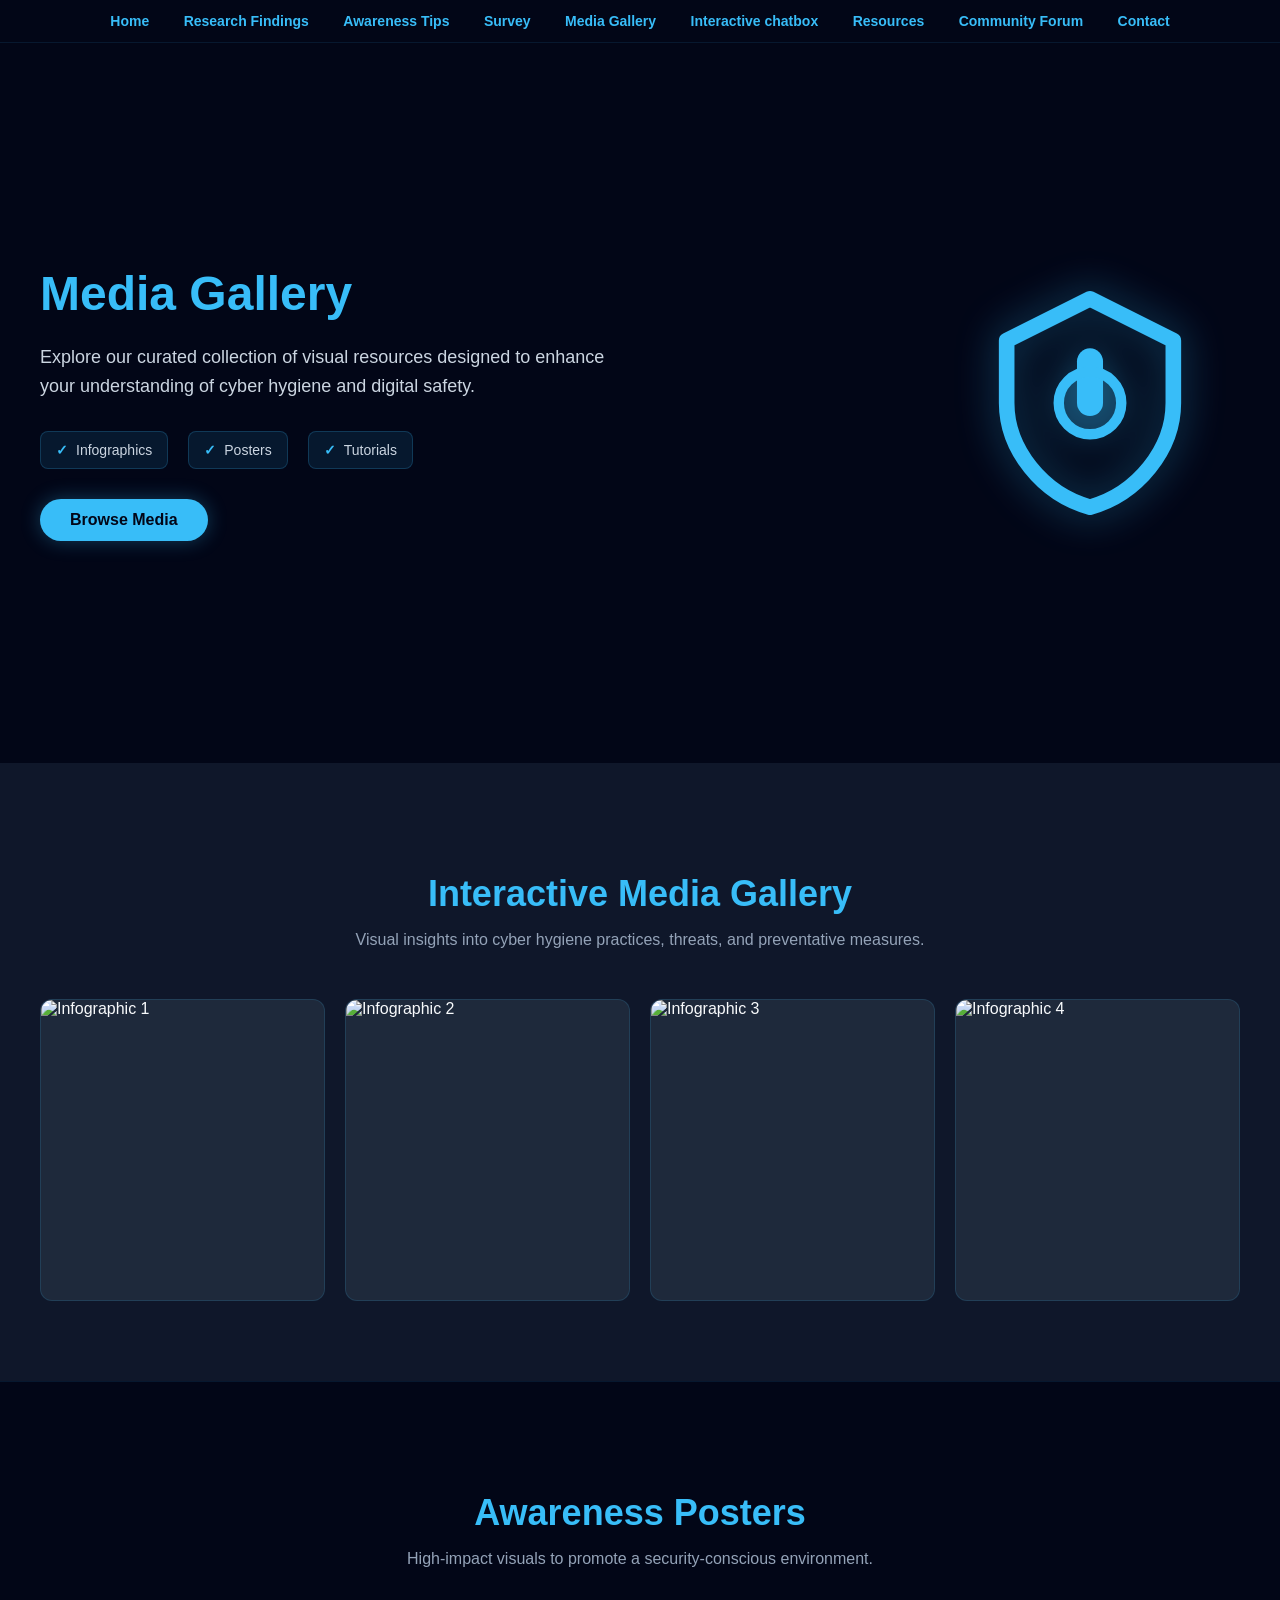
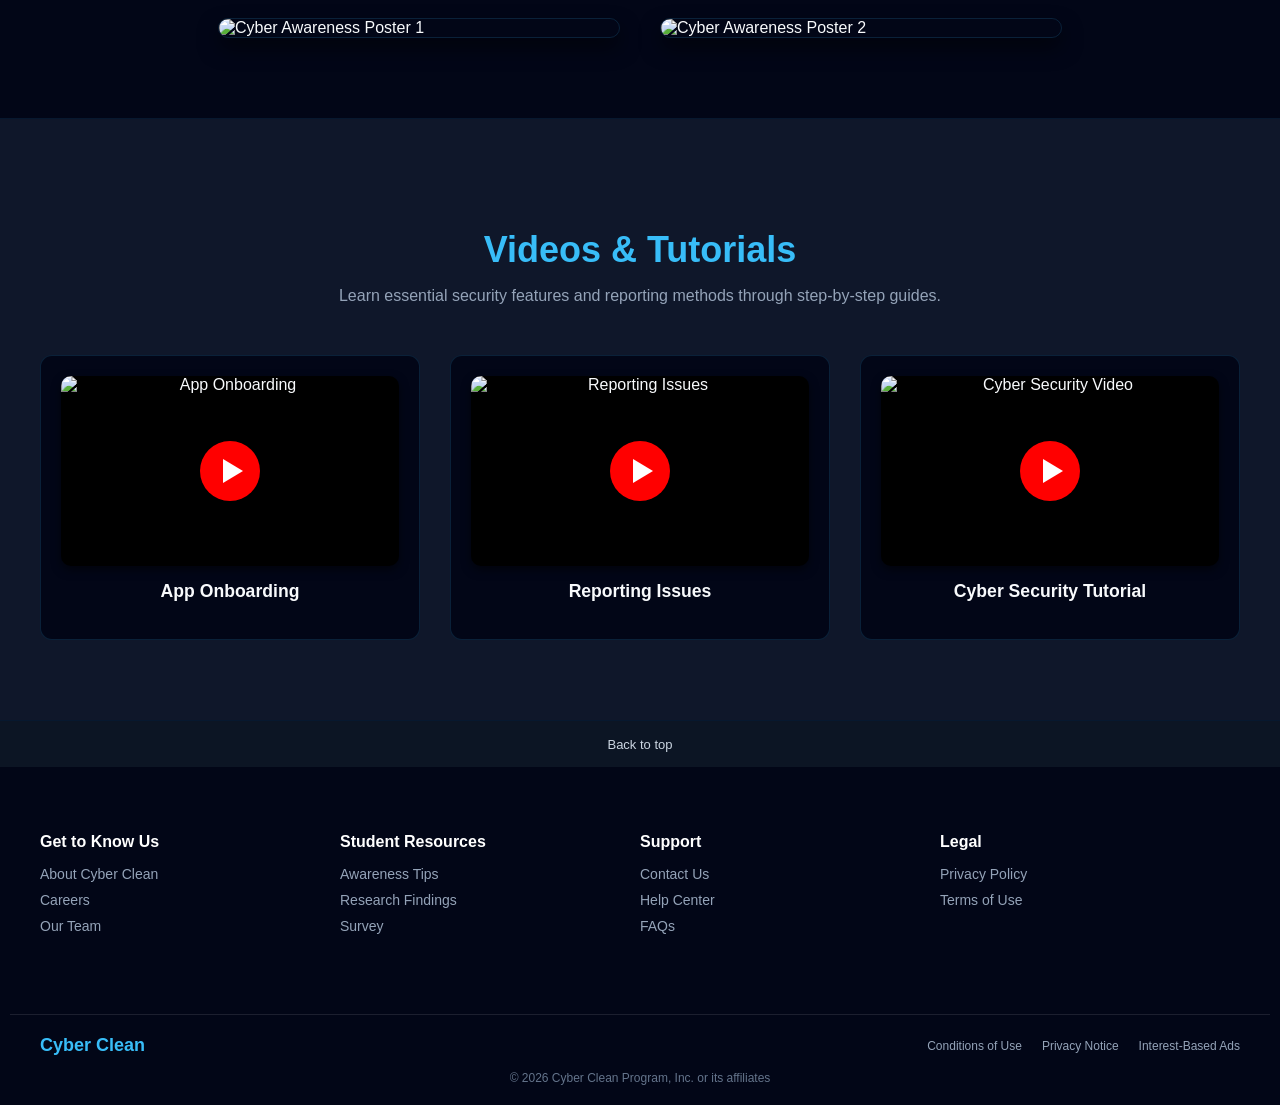
==== MediaGallery.html @ 446ae320 "Add files via upload" ====
<!DOCTYPE html>
<html lang="en">
<head>
    <title>Media Gallery | Cyber Clean</title>
    
    <style>
        /* ================= BODY & DEFAULTS ================= */
        body {
            margin: 0;
            font-family: Arial, Helvetica, sans-serif;
            background-color: #0f172a;
            color: #f8fafc;
        }

        /* ================= MAIN NAVBAR ================= */
        nav {
            background-color: #020617;
            padding: 12px 20px;
            text-align: center;
            position: sticky;
            top: 0;
            z-index: 100;
            border-bottom: 1px solid rgba(56, 189, 248, 0.1);
        }

        nav a {
            color: #38bdf8;
            margin: 15px;
            text-decoration: none;
            font-weight: bold;
            transition: 0.3s;
            font-size: 14px;
        }

        nav a:hover { color: #22d3ee; }

        /* ================= HERO SECTION ================= */
        .hero {
            min-height: 80vh;
            background-color: #020617;
            background-image: url('https://images.unsplash.com/photo-1550751827-4bd374c3f58b');
            background-size: cover;
            background-position: center;
            position: relative;
            display: flex;
            align-items: center;
            padding: 0;
            overflow: hidden;
        }

        .hero .overlay {
            position: absolute;
            top: 0; left: 0;
            width: 100%;
            height: 100%;
            background: linear-gradient(90deg, rgba(2,6,23,0.95) 0%, rgba(2,6,23,0.7) 50%, rgba(2,6,23,0.4) 100%);
            z-index: 1;
        }

        .hero-container {
            position: relative;
            z-index: 2;
            width: 100%;
            max-width: 1200px;
            margin: 0 auto;
            padding: 60px 40px;
            display: flex;
            align-items: center;
            justify-content: space-between;
            gap: 60px;
        }

        .hero-text { flex: 1; max-width: 600px; }
        .hero-text h1 { color: #38bdf8; font-size: 48px; font-weight: bold; margin: 0 0 20px 0; line-height: 1.2; }
        .hero-text p { color: #cbd5e1; font-size: 18px; line-height: 1.6; margin-bottom: 30px; }

        .hero-highlights { display: flex; gap: 20px; margin-bottom: 30px; flex-wrap: wrap; }
        .highlight-item {
            background: rgba(56, 189, 248, 0.1); border: 1px solid rgba(56, 189, 248, 0.2);
            padding: 10px 15px; border-radius: 8px; font-size: 14px; color: #cbd5e1;
            display: flex; align-items: center; gap: 8px;
        }
        .highlight-item span { color: #38bdf8; font-weight: bold; }

        .hero-btn {
            display: inline-block; background-color: #38bdf8; color: #020617;
            padding: 12px 30px; border-radius: 30px; text-decoration: none;
            font-weight: bold; transition: 0.3s; box-shadow: 0 0 20px rgba(56, 189, 248, 0.3);
        }
        .hero-btn:hover { background-color: #22d3ee; transform: translateY(-2px); }

        .hero-graphic { flex: 0 0 300px; display: flex; justify-content: center; align-items: center; position: relative; }
        .shield-logo { width: 250px; height: 280px; filter: drop-shadow(0 0 20px rgba(56, 189, 248, 0.4)); animation: float 3s ease-in-out infinite; }

        @keyframes float { 0% { transform: translateY(0px); } 50% { transform: translateY(-15px); } 100% { transform: translateY(0px); } }

        /* ================= HEADINGS ================= */
        h1, h2, h3 { color: #38bdf8; }

        /* ================= GALLERY SECTIONS ================= */
        
        .gallery-section-dark {
            padding: 80px 40px;
            background-color: #020617;
            border-top: 1px solid rgba(56, 189, 248, 0.1);
            border-bottom: 1px solid rgba(56, 189, 248, 0.1);
        }

        .gallery-section-light {
            padding: 80px 40px;
            background-color: #0f172a;
        }

        .section-container {
            max-width: 1200px;
            margin: 0 auto;
        }

        .section-title {
            text-align: center;
            margin-bottom: 15px;
            font-size: 36px;
        }

        .section-subtitle {
            text-align: center;
            color: #94a3b8;
            font-size: 16px;
            margin-bottom: 50px;
            max-width: 700px;
            margin-left: auto;
            margin-right: auto;
        }

        /* --- Infographic Layout --- */
        .infographic-row {
            display: flex;
            justify-content: space-between;
            gap: 20px;
            flex-wrap: nowrap; 
        }

        .infographic-item {
            flex: 1;
            height: 300px; 
            border-radius: 12px;
            overflow: hidden;
            background-color: #1e293b;
            border: 1px solid rgba(56, 189, 248, 0.15);
            transition: transform 0.3s ease;
        }

        .infographic-item:hover {
            transform: translateY(-5px);
            box-shadow: 0 10px 20px rgba(0,0,0,0.3);
        }

        .infographic-item img {
            width: 100%;
            height: 100%;
            object-fit: cover; 
            display: block;
            cursor: zoom-in; 
        }

        /* --- Awareness Posters Layout --- */
        .poster-container {
            display: flex;
            justify-content: center;
            gap: 40px;
            flex-wrap: wrap;
            align-items: center;
        }

        .poster-container img {
            max-width: 100%;
            width: 400px;
            height: auto;
            border-radius: 12px;
            box-shadow: 0 10px 20px rgba(0,0,0,0.5);
            border: 1px solid rgba(56, 189, 248, 0.15);
            transition: transform 0.3s ease, border-color 0.3s ease;
            cursor: zoom-in;
        }

        .poster-container img:hover {
            transform: scale(1.03);
            border-color: rgba(56, 189, 248, 0.6);
        }

        /* --- Video Gallery Layout --- */
        .video-gallery-grid {
            display: flex;
            justify-content: center;
            gap: 30px;
            flex-wrap: wrap;
        }

        .video-card {
            flex: 1;
            min-width: 280px;
            max-width: 350px;
            text-align: center;
            background: #020617;
            padding: 20px;
            border-radius: 12px;
            border: 1px solid rgba(56, 189, 248, 0.15);
            transition: transform 0.3s ease, box-shadow 0.3s ease;
        }

        .video-card:hover {
             transform: translateY(-5px);
             box-shadow: 0 15px 30px rgba(0,0,0,0.3);
             border-color: rgba(56, 189, 248, 0.3);
        }

        .video-thumbnail-container {
            position: relative;
            width: 100%;
            border-radius: 10px;
            overflow: hidden;
            box-shadow: 0 4px 10px rgba(0,0,0,0.5);
            background-color: #000;
            padding-bottom: 56.25%; 
            height: 0;
        }

        .video-thumbnail-container img {
            position: absolute;
            top: 0;
            left: 0;
            width: 100%;
            height: 100%;
            object-fit: cover;
            display: block;
        }

        .play-button {
            position: absolute;
            top: 50%;
            left: 50%;
            transform: translate(-50%, -50%);
            width: 60px;
            height: 60px;
            background-color: #ff0000;
            border-radius: 50%;
            display: flex;
            align-items: center;
            justify-content: center;
            box-shadow: 0 0 15px rgba(0,0,0,0.5);
            cursor: pointer;
            z-index: 2;
            transition: transform 0.2s;
        }
        
        .play-button:hover {
            transform: translate(-50%, -50%) scale(1.1);
        }

        .play-button::after {
            content: '';
            border-style: solid;
            border-width: 12px 0 12px 20px;
            border-color: transparent transparent transparent white;
            margin-left: 5px;
        }

        .video-thumbnail-container iframe {
            position: absolute;
            top: 0;
            left: 0;
            width: 100%;
            height: 100%;
            border: none;
            display: none; 
        }

        .video-card h3 {
            margin-top: 15px;
            font-size: 1.1rem;
            color: #f8fafc;
        }

        /* ================= LIGHTBOX MODAL ================= */
        #lightbox-modal {
            display: none; 
            position: fixed;
            z-index: 2000; 
            left: 0;
            top: 0;
            width: 100%;
            height: 100%;
            background-color: rgba(0, 0, 0, 0.95); 
            justify-content: center;
            align-items: center;
            cursor: zoom-out;
        }

        #lightbox-modal img {
            max-width: 90%;
            max-height: 90%;
            border: 2px solid rgba(56, 189, 248, 0.5);
            border-radius: 10px;
            box-shadow: 0 0 40px rgba(56, 189, 248, 0.2);
            animation: popIn 0.3s ease;
        }

        @keyframes popIn {
            from { transform: scale(0.8); opacity: 0; }
            to { transform: scale(1); opacity: 1; }
        }

        /* ================= FOOTER ================= */
        footer { background-color: #020617; color: #cbd5e1; font-size: 14px; border-top: 1px solid rgba(56, 189, 248, 0.1); }
        .footer-back-top { background-color: #0c1524; text-align: center; padding: 15px; cursor: pointer; }
        .footer-back-top:hover { background-color: #162030; }
        .footer-back-top a { color: #cbd5e1; text-decoration: none; font-size: 13px; }
        .footer-main { display: flex; justify-content: space-around; flex-wrap: wrap; padding: 50px 30px; border-bottom: 1px solid rgba(255, 255, 255, 0.1); max-width: 1200px; margin: 0 auto; }
        .footer-col { flex: 1; min-width: 150px; margin-bottom: 20px; }
        .footer-col h3 { color: #ffffff; font-size: 16px; font-weight: bold; margin-bottom: 15px; }
        .footer-col ul { list-style: none; padding: 0; margin: 0; }
        .footer-col ul li { margin-bottom: 10px; }
        .footer-col ul li a { color: #94a3b8; text-decoration: none; transition: color 0.2s; display: block; }
        .footer-col ul li a:hover { color: #38bdf8; }
        .footer-bottom { padding: 20px 30px; display: flex; justify-content: space-between; align-items: center; flex-wrap: wrap; max-width: 1200px; margin: 0 auto; }
        .footer-logo { font-weight: bold; color: #38bdf8; font-size: 18px; margin-right: 20px; }
        .footer-links-row { display: flex; gap: 20px; flex-wrap: wrap; }
        .footer-links-row a { color: #94a3b8; text-decoration: none; font-size: 12px; }
        .footer-copyright { width: 100%; text-align: center; margin-top: 15px; font-size: 12px; color: #64748b; }

        /* ================= RESPONSIVE ================= */
        @media screen and (max-width: 900px) {
            .hero-container { flex-direction: column; text-align: center; padding: 40px 20px; }
            .hero-text { max-width: 100%; }
            .hero-graphic { display: none; }
            
            .infographic-row { flex-wrap: wrap; }
            .infographic-item { min-width: 45%; height: 200px; }
            .video-card { min-width: 100%; }
            .poster-container img { width: 100%; max-width: 400px; }
        }
    </style>
</head>
<body>

<!-- MAIN NAVBAR -->
<nav>
    <a href="index.html">Home</a>
    <a href="ResearchFindings.html">Research Findings</a>
    <a href="AwarenessTips.html">Awareness Tips</a>
    <a href="Survey.html">Survey</a>
    <a href="MediaGallery.html">Media Gallery</a>
    <a href="InteractiveChatbox.html">Interactive chatbox</a>
    <a href="Resource.html">Resources</a>
    <a href="CommunityForum.html">Community Forum</a>
    <a href="Contact.html">Contact</a>
</nav>

<!-- HERO SECTION -->
<section class="hero">
    <div class="overlay"></div>
    <div class="hero-container">
        <div class="hero-text">
            <h1>Media Gallery</h1>
            <p>Explore our curated collection of visual resources designed to enhance your understanding of cyber hygiene and digital safety.</p>
            
            <div class="hero-highlights">
                <div class="highlight-item"><span>✓</span> Infographics</div>
                <div class="highlight-item"><span>✓</span> Posters</div>
                <div class="highlight-item"><span>✓</span> Tutorials</div>
            </div>
            <a href="#gallery" class="hero-btn">Browse Media</a>
        </div>

        <div class="hero-graphic">
            <svg class="shield-logo" viewBox="0 0 24 24" fill="none" xmlns="http://www.w3.org/2000/svg">
                <path d="M12 2L4 6V12C4 16.42 7.42 20.74 12 22C16.58 20.74 20 16.42 20 12V6L12 2Z" stroke="#38bdf8" stroke-width="1.5" stroke-linecap="round" stroke-linejoin="round"/>
                <path d="M12 8V12" stroke="#38bdf8" stroke-width="2.5" stroke-linecap="round"/>
                <circle cx="12" cy="12" r="3" fill="rgba(56, 189, 248, 0.2)" stroke="#38bdf8" stroke-width="1"/>
            </svg>
        </div>
    </div>
</section>

<!-- SECTION 1: Infographics -->
<section id="gallery" class="gallery-section-light">
    <div class="section-container">
        <h2 class="section-title">Interactive Media Gallery</h2>
        <p class="section-subtitle">Visual insights into cyber hygiene practices, threats, and preventative measures.</p>
        
        <div class="infographic-row">
            <div class="infographic-item">
                <img src="img/cyberhygiene.png" alt="Infographic 1">
            </div>
            <div class="infographic-item">
                <img src="img/images.jpeg" alt="Infographic 2">
            </div>
            <div class="infographic-item">
                <img src="img/infographic.jpg" alt="Infographic 3">
            </div>
            <div class="infographic-item">
                <img src="img/tips.jpeg" alt="Infographic 4">
            </div>
        </div>
    </div>
</section>

<!-- SECTION 2: Awareness Posters -->
<section class="gallery-section-dark">
    <div class="section-container">
        <h2 class="section-title">Awareness Posters</h2>
        <p class="section-subtitle">High-impact visuals to promote a security-conscious environment.</p>
        
        <div class="poster-container">
            <img src="img/poster1.jpeg" alt="Cyber Awareness Poster 1">
            <img src="img/poster2.jpeg" alt="Cyber Awareness Poster 2">
        </div>
    </div>
</section>

<!-- SECTION 3: Video Tutorials -->
<section class="gallery-section-light">
    <div class="section-container">
        <h2 class="section-title">Videos & Tutorials</h2>
        <p class="section-subtitle">Learn essential security features and reporting methods through step-by-step guides.</p>

        <div class="video-gallery-grid">

            <!-- Video 1 -->
            <div class="video-card">
                <div class="video-thumbnail-container" id="video-container-1">
                    <img src="https://img.youtube.com/vi/pF1KhEoQUC0/hqdefault.jpg" alt="App Onboarding">
                    <div class="play-button" onclick="playInlineVideo('pF1KhEoQUC0', 'video-container-1')"></div>
                    <iframe src="" allow="autoplay; encrypted-media" allowfullscreen></iframe>
                </div>
                <h3>App Onboarding</h3>
            </div>

            <!-- Video 2 -->
            <div class="video-card">
                <div class="video-thumbnail-container" id="video-container-2">
                    <img src="https://img.youtube.com/vi/J_jjl0iTl4I/hqdefault.jpg" alt="Reporting Issues">
                    <div class="play-button" onclick="playInlineVideo('J_jjl0iTl4I', 'video-container-2')"></div>
                    <iframe src="" allow="autoplay; encrypted-media" allowfullscreen></iframe>
                </div>
                <h3>Reporting Issues</h3>
            </div>

            <!-- Video 3 - REPLACED WITH NEW LINK -->
            <div class="video-card">
                <div class="video-thumbnail-container" id="video-container-3">
                    <img src="https://img.youtube.com/vi/lD3SadhsQNg/hqdefault.jpg" alt="Cyber Security Video">
                    <div class="play-button" onclick="playInlineVideo('lD3SadhsQNg', 'video-container-3')"></div>
                    <iframe src="" allow="autoplay; encrypted-media" allowfullscreen></iframe>
                </div>
                <h3>Cyber Security Tutorial</h3>
            </div>

        </div>
    </div>
</section>

<!-- FOOTER -->
<footer>
    <div class="footer-back-top"><a href="#">Back to top</a></div>
    <div class="footer-main">
        <div class="footer-col"><h3>Get to Know Us</h3><ul><li><a href="#">About Cyber Clean</a></li><li><a href="#">Careers</a></li><li><a href="#">Our Team</a></li></ul></div>
        <div class="footer-col"><h3>Student Resources</h3><ul><li><a href="AwarenessTips.html">Awareness Tips</a></li><li><a href="ResearchFindings.html">Research Findings</a></li><li><a href="Survey.html">Survey</a></li></ul></div>
        <div class="footer-col"><h3>Support</h3><ul><li><a href="Contact.html">Contact Us</a></li><li><a href="#">Help Center</a></li><li><a href="#">FAQs</a></li></ul></div>
        <div class="footer-col"><h3>Legal</h3><ul><li><a href="#">Privacy Policy</a></li><li><a href="#">Terms of Use</a></li></ul></div>
    </div>
    <div class="footer-bottom">
        <div class="footer-logo">Cyber Clean</div>
        <div class="footer-links-row"><a href="#">Conditions of Use</a><a href="#">Privacy Notice</a><a href="#">Interest-Based Ads</a></div>
        <div class="footer-copyright">© 2026 Cyber Clean Program, Inc. or its affiliates</div>
    </div>
</footer>

<!-- LIGHTBOX MODAL -->
<div id="lightbox-modal">
    <img id="lightbox-img" src="" alt="Enlarged View">
</div>

<script>
    // ================= VIDEO PLAYER FUNCTION =================
    function playInlineVideo(videoId, containerId) {
        var container = document.getElementById(containerId);
        var iframe = container.querySelector('iframe');
        var img = container.querySelector('img');
        var btn = container.querySelector('.play-button');

        iframe.src = "https://www.youtube.com/embed/" + videoId + "?autoplay=1";

        iframe.style.display = "block";
        img.style.display = "none";
        btn.style.display = "none";
    }

    // ================= IMAGE LIGHTBOX FUNCTION =================
    var modal = document.getElementById("lightbox-modal");
    var modalImg = document.getElementById("lightbox-img");

    // Select all images
    var infographics = document.querySelectorAll(".infographic-item img");
    var posters = document.querySelectorAll(".poster-container img");
    var allClickableImages = [...infographics, ...posters];

    allClickableImages.forEach(function(img) {
        img.addEventListener("click", function() {
            modal.style.display = "flex";
            modalImg.src = this.src;
        });
    });

    // Close modal
    modal.addEventListener("click", function() {
        modal.style.display = "none";
    });
</script>

</body>
</html>
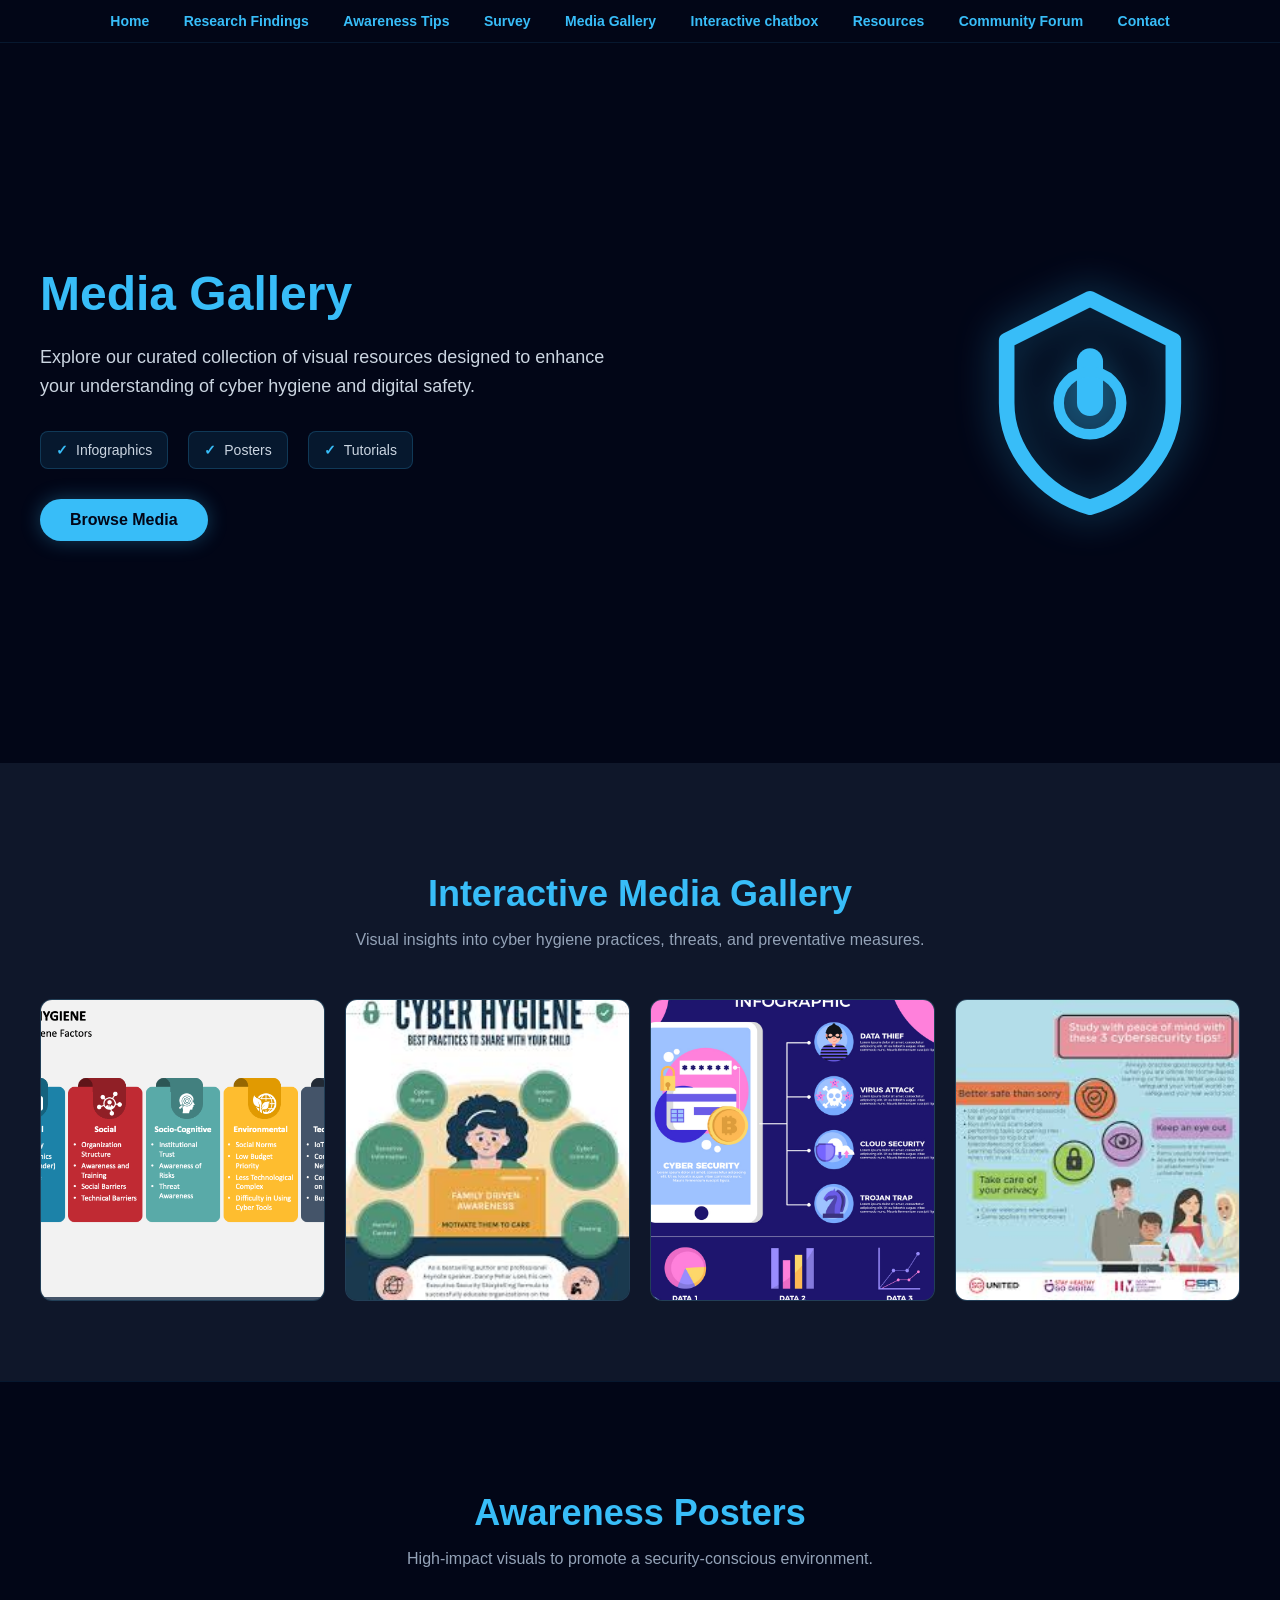
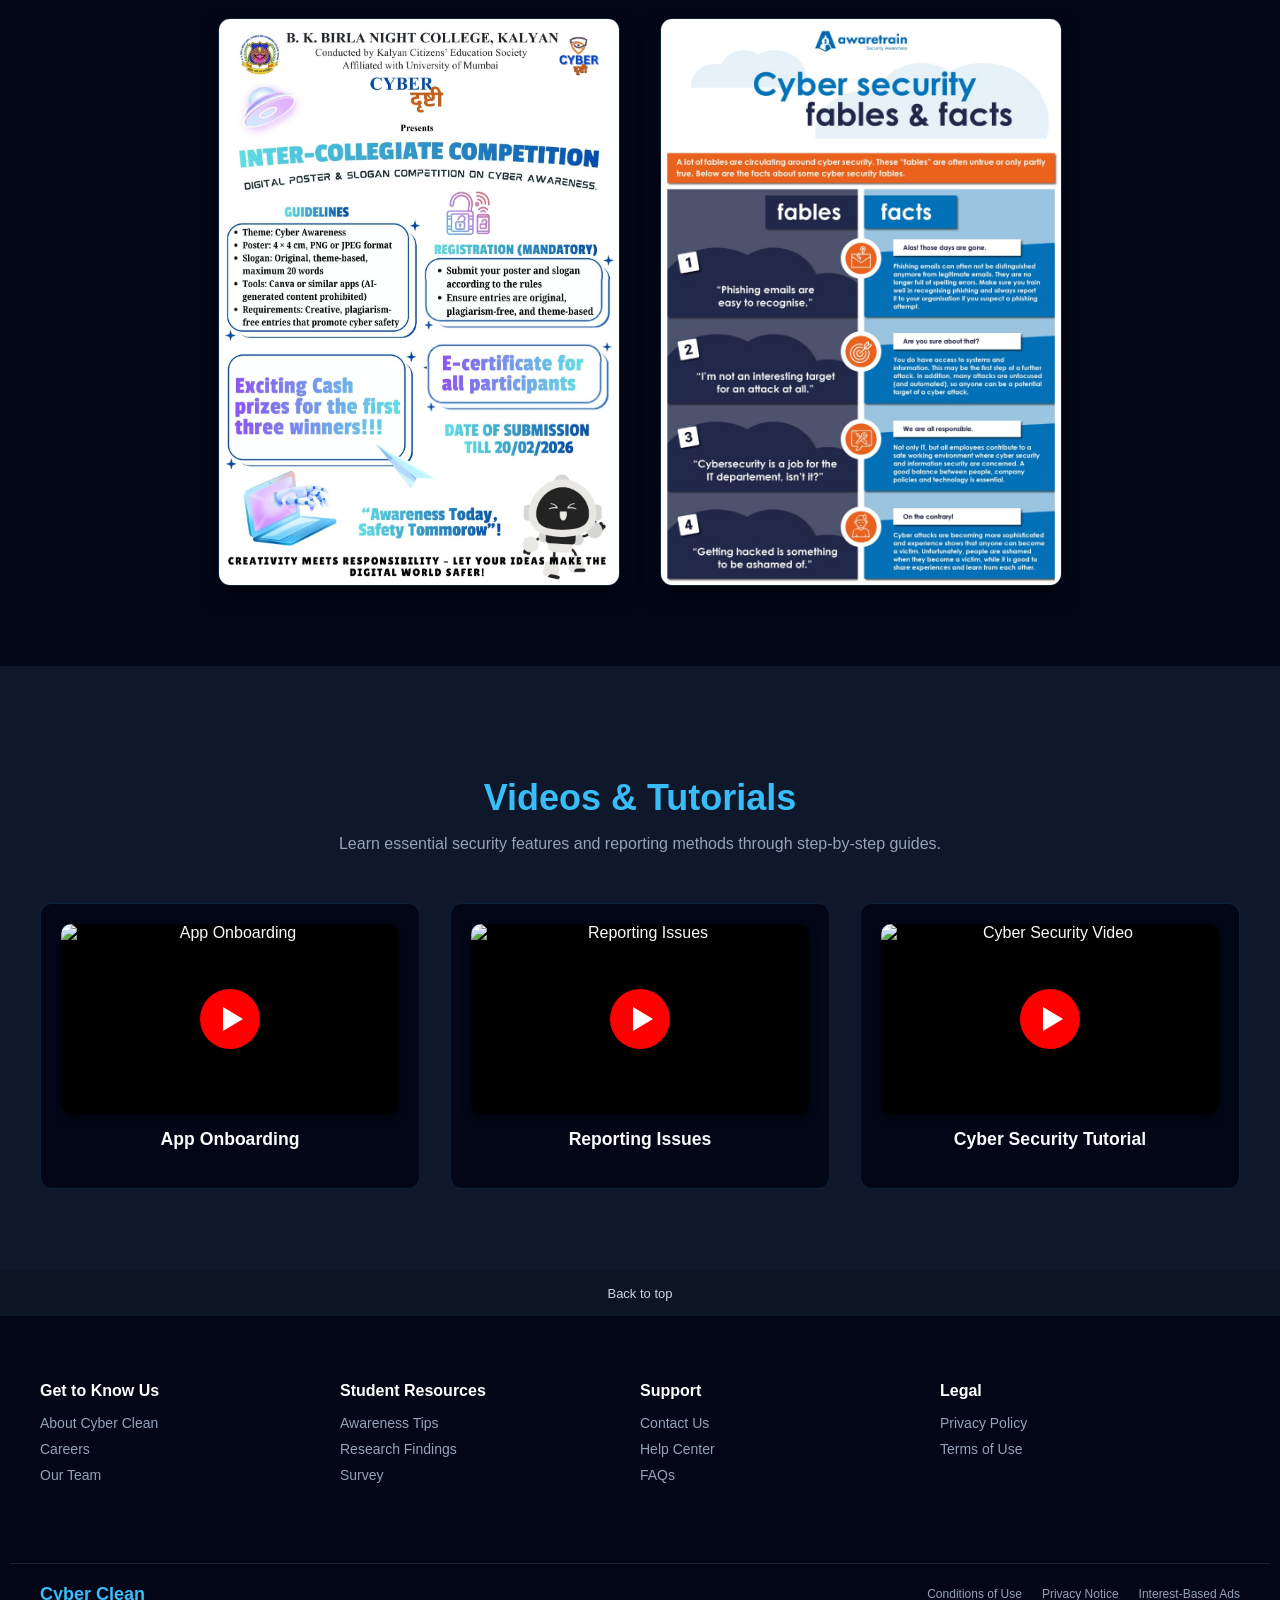
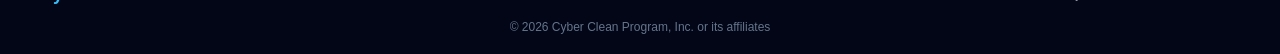
==== commit b0621545: "Update MediaGallery.html" ====
--- a/MediaGallery.html
+++ b/MediaGallery.html
@@ -390,16 +390,16 @@
         
         <div class="infographic-row">
             <div class="infographic-item">
-                <img src="img/cyberhygiene.png" alt="Infographic 1">
+                <img src="cyberhygiene.png" alt="Infographic 1">
             </div>
             <div class="infographic-item">
-                <img src="img/images.jpeg" alt="Infographic 2">
+                <img src="images.jpeg" alt="Infographic 2">
             </div>
             <div class="infographic-item">
-                <img src="img/infographic.jpg" alt="Infographic 3">
+                <img src="infographic.jpg" alt="Infographic 3">
             </div>
             <div class="infographic-item">
-                <img src="img/tips.jpeg" alt="Infographic 4">
+                <img src="tips.jpeg" alt="Infographic 4">
             </div>
         </div>
     </div>
@@ -412,8 +412,8 @@
         <p class="section-subtitle">High-impact visuals to promote a security-conscious environment.</p>
         
         <div class="poster-container">
-            <img src="img/poster1.jpeg" alt="Cyber Awareness Poster 1">
-            <img src="img/poster2.jpeg" alt="Cyber Awareness Poster 2">
+            <img src="poster1.jpeg" alt="Cyber Awareness Poster 1">
+            <img src="poster2.jpeg" alt="Cyber Awareness Poster 2">
         </div>
     </div>
 </section>
@@ -519,4 +519,5 @@
 </script>
 
 </body>
-</html>+
+</html>
